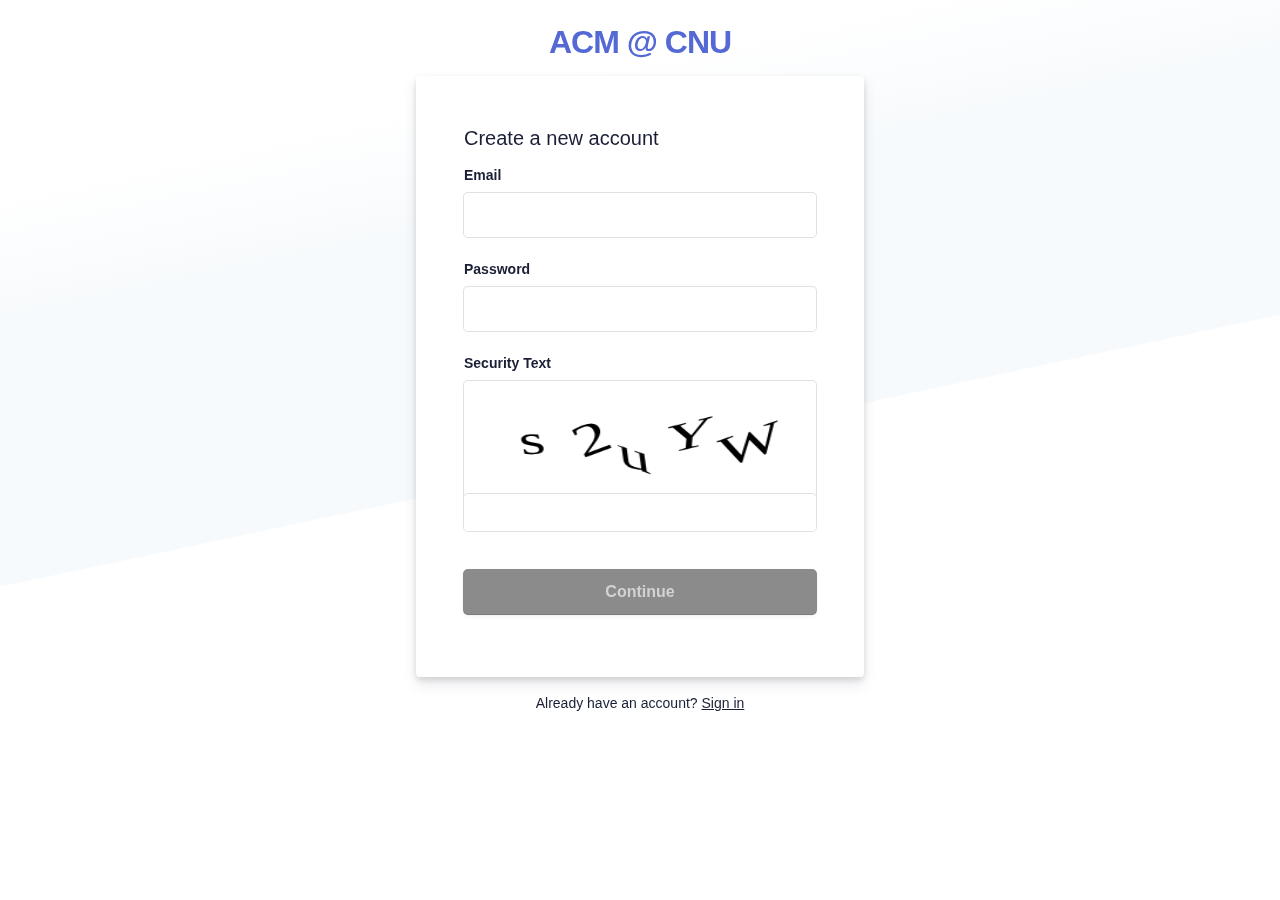
==== index.html @ 6613f208 "Rename register.html to index.html" ====
<html>
<head>
  <meta charset="utf-8">
  <title>Register</title>
  <link rel="stylesheet" type="text/css" href="style.css">
  <script src="./script.js"></script>

<style>
        
        
        @font-face {
            font-family: "architects";
            src: url(architects.ttf) format("truetype");
            }

            
</style>
</head>

<body>
  <div class="login-root">
    <div class="box-root flex-flex flex-direction--column" style="min-height: 100vh;flex-grow: 1;">
      <div class="loginbackground box-background--white padding-top--64">
        <div class="loginbackground-gridContainer">
          <div class="box-root flex-flex" style="grid-area: top / start / 8 / end;">
            <div class="box-root" style="background-image: linear-gradient(white 0%, rgb(247, 250, 252) 33%); flex-grow: 1;">
            </div>
          </div>
          
        </div>
      </div>
      <div class="box-root flex-flex flex-direction--column" style="flex-grow: 1; z-index: 9;">
        <div class="box-root padding-top--24 padding-bottom--15 flex-flex flex-justifyContent--center">
          <h1>ACM @ CNU</h1>
        </div>
        <div class="formbg-outer">
          <div class="formbg">
            <div class="formbg-inner padding-horizontal--48">
              <span class="padding-bottom--15">Create a new account</span>
              <form id="stripe-login">
                <div class="field padding-bottom--24">
                  <label for="email">Email</label>
                  <input type="email" name="email">
                </div>
                <div class="field padding-bottom--24">
                  <div class="grid--50-50">
                    <label for="password">Password</label>
                  </div>
                  <input type="password" name="password">
                </div>

                <div class="field padding-bottom--24">
                    <label for="captchaInput">Security Text</label>

                    <div id="captchaDiv" class="captcha field">
                        <canvas id="canvas"></canvas>
                        <div class="captchaInput">
                            <input type="password" name="captchaInput" id="captchaInput">
                        </div>
                    </div>
                </div>


                <div class="field field-checkbox padding-bottom--15 flex-flex align-center">

                </div>
                <div class="field padding-bottom--15">
                  <input id="submit" type="submit" name="submit" value="Continue">
                </div>
                
              </form>
            </div>
          </div>
          <div class="footer-link padding-top--12">
            <span>Already have an account? <a href="">Sign in</a></span>
          </div>
        </div>
      </div>
    </div>
  </div>
</body>

</html>
---- style.css ----
* {
    padding: 0;
    margin: 0;
    color: #1a1f36;
    box-sizing: border-box;
    word-wrap: break-word;
    font-family: -apple-system,BlinkMacSystemFont,Segoe UI,Roboto,Helvetica Neue,Ubuntu,sans-serif;
  }



  #captchaDiv {
    width: 100%;
    height: 150px;
    border: unset;
    border-radius: 4px;
    box-shadow: rgba(0, 0, 0, 0) 0px 0px 0px 0px, 
          rgba(0, 0, 0, 0) 0px 0px 0px 0px, 
          rgba(0, 0, 0, 0) 0px 0px 0px 0px, 
          rgba(60, 66, 87, 0.16) 0px 0px 0px 1px, 
          rgba(0, 0, 0, 0) 0px 0px 0px 0px, 
          rgba(0, 0, 0, 0) 0px 0px 0px 0px, 
          rgba(0, 0, 0, 0) 0px 0px 0px 0px;
    overflow: hidden;
}
#canvas {
    height: 75%;
    width: 100%;

}


  body {
      min-height: 100%;
      background-color: #ffffff;
  }
  h1 {
      letter-spacing: -1px;
      
    color: #5469d4;
    text-decoration: unset;
  }
  .login-root {
      background: #fff;
      display: flex;
      width: 100%;
      min-height: 100vh;
      overflow: hidden;
  }
  .loginbackground {
      min-height: 692px;
      position: fixed;
      bottom: 0;
      left: 0;
      right: 0;
      top: 0;
      z-index: 0;
      overflow: hidden;
  }
  .flex-flex {
      display: flex;
  }
  .align-center {
    align-items: center; 
  }
  .center-center {
    align-items: center;
    justify-content: center;
  }
  .box-root {
      box-sizing: border-box;
  }
  .flex-direction--column {
      -ms-flex-direction: column;
      flex-direction: column;
  }
  .loginbackground-gridContainer {
      display: -ms-grid;
      display: grid;
      -ms-grid-columns: [start] 1fr [left-gutter] (86.6px)[16] [left-gutter] 1fr [end];
      grid-template-columns: [start] 1fr [left-gutter] repeat(16,86.6px) [left-gutter] 1fr [end];
      -ms-grid-rows: [top] 1fr [top-gutter] (64px)[8] [bottom-gutter] 1fr [bottom];
      grid-template-rows: [top] 1fr [top-gutter] repeat(8,64px) [bottom-gutter] 1fr [bottom];
      justify-content: center;
      margin: 0 -2%;
      transform: rotate(-12deg) skew(-12deg);
  }
  .box-divider--light-all-2 {
      box-shadow: inset 0 0 0 2px #e3e8ee;
  }
  .box-background--blue {
      background-color: #5469d4;
  }
  .box-background--white {
    background-color: #ffffff; 
  }
  .box-background--blue800 {
      background-color: #212d63;
  }
  .box-background--gray100 {
      background-color: #e3e8ee;
  }
  .box-background--cyan200 {
      background-color: #7fd3ed;
  }
  .padding-top--64 {
    padding-top: 64px;
  }
  .padding-top--24 {
    padding-top: 24px;
  }
  .padding-top--12 {
    padding-top: 12px;
  }
  .padding-top--48 {
    padding-top: 48px;
  }
  .padding-bottom--24 {
    padding-bottom: 24px;
  }
  .padding-horizontal--48 {
    padding: 48px;
  }
  .padding-bottom--15 {
    padding-bottom: 15px;
  }
  
  
  .flex-justifyContent--center {
    -ms-flex-pack: center;
    justify-content: center;
  }
  
  .formbg {
      margin: 0px auto;
      width: 100%;
      max-width: 448px;
      background: white;
      border-radius: 4px;
      box-shadow: rgba(60, 66, 87, 0.12) 0px 7px 14px 0px, rgba(0, 0, 0, 0.12) 0px 3px 6px 0px;
  }
  span {
      display: block;
      font-size: 20px;
      line-height: 28px;
      color: #1a1f36;
  }
  label {
      margin-bottom: 10px;
  }
  .reset-pass a,label {
      font-size: 14px;
      font-weight: 600;
      display: block;
  }
  .reset-pass > a {
      text-align: right;
      margin-bottom: 10px;
  }
  .grid--50-50 {
      display: grid;
      grid-template-columns: 50% 50%;
      align-items: center;
  }
  
  .field input {
      font-size: 16px;
      line-height: 28px;
      padding: 8px 16px;
      width: 100%;
      min-height: 44px;
      border: unset;
      border-radius: 4px;
      outline-color: rgb(84 105 212 / 0.5);
      background-color: rgb(255, 255, 255);
      box-shadow: rgba(0, 0, 0, 0) 0px 0px 0px 0px, 
                  rgba(0, 0, 0, 0) 0px 0px 0px 0px, 
                  rgba(0, 0, 0, 0) 0px 0px 0px 0px, 
                  rgba(60, 66, 87, 0.16) 0px 0px 0px 1px, 
                  rgba(0, 0, 0, 0) 0px 0px 0px 0px, 
                  rgba(0, 0, 0, 0) 0px 0px 0px 0px, 
                  rgba(0, 0, 0, 0) 0px 0px 0px 0px;
  }
  
  input[type="submit"] {
      background-color: rgb(84, 105, 212);
      box-shadow: rgba(0, 0, 0, 0) 0px 0px 0px 0px, 
                  rgba(0, 0, 0, 0) 0px 0px 0px 0px, 
                  rgba(0, 0, 0, 0.12) 0px 1px 1px 0px, 
                  rgb(84, 105, 212) 0px 0px 0px 1px, 
                  rgba(0, 0, 0, 0) 0px 0px 0px 0px, 
                  rgba(0, 0, 0, 0) 0px 0px 0px 0px, 
                  rgba(60, 66, 87, 0.08) 0px 2px 5px 0px;
      color: #fff;
      font-weight: 600;
      cursor: pointer;
  }
  input[type="submit"]:disabled {
    background-color: rgb(139, 139, 139);
    box-shadow: rgba(0, 0, 0, 0) 0px 0px 0px 0px, 
                rgba(0, 0, 0, 0) 0px 0px 0px 0px, 
                rgba(0, 0, 0, 0.12) 0px 1px 1px 0px, 
                rgb(139, 139, 139) 0px 0px 0px 1px, 
                rgba(0, 0, 0, 0) 0px 0px 0px 0px, 
                rgba(0, 0, 0, 0) 0px 0px 0px 0px, 
                rgba(60, 66, 87, 0.08) 0px 2px 5px 0px;
    color: rgb(210, 210, 210);
    font-weight: 600;
    cursor: pointer;
}
  .field-checkbox input {
      width: 20px;
      height: 15px;
      margin-right: 5px; 
      box-shadow: unset;
      min-height: unset;
  }
  .field-checkbox label {
      display: flex;
      align-items: center;
      margin: 0;
  }
  a.ssolink {
      display: block;
      text-align: center;
      font-weight: 600;
  }
  .footer-link span {
      font-size: 14px;
      text-align: center;
  }
  .listing a {
      color: #697386;
      font-weight: 600;
      margin: 0 10px;
  }
  
  .animationRightLeft {
    animation: animationRightLeft 2s ease-in-out infinite;
  }
  .animationLeftRight {
    animation: animationLeftRight 2s ease-in-out infinite;
  }
  .tans3s {
    animation: animationLeftRight 3s ease-in-out infinite;
  }
  .tans4s {
    animation: animationLeftRight 4s ease-in-out infinite;
  }
  
  @keyframes animationLeftRight {
    0% {
      transform: translateX(0px);
    }
    50% {
      transform: translateX(1000px);
    }
    100% {
      transform: translateX(0px);
    }
  } 
  
  @keyframes animationRightLeft {
    0% {
      transform: translateX(0px);
    }
    50% {
      transform: translateX(-1000px);
    }
    100% {
      transform: translateX(0px);
    }
  }
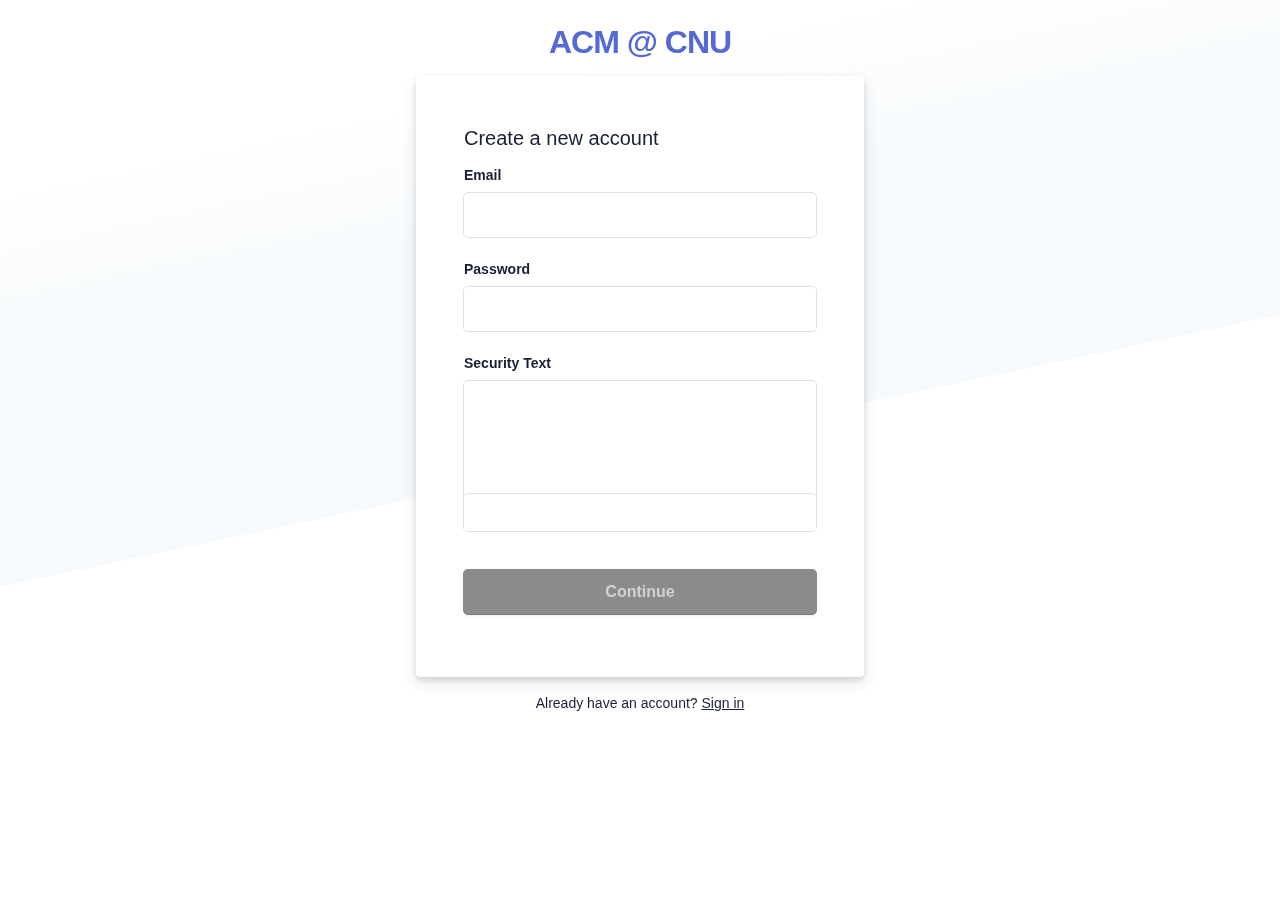
==== commit 1f952268: "preload font in html div" ====
--- a/index.html
+++ b/index.html
@@ -18,6 +18,7 @@
 </head>
 
 <body>
+  <div style="font-family: Architects Daughter;"></div>  
   <div class="login-root">
     <div class="box-root flex-flex flex-direction--column" style="min-height: 100vh;flex-grow: 1;">
       <div class="loginbackground box-background--white padding-top--64">
--- a/style.css
+++ b/style.css
@@ -1,3 +1,5 @@
+@import url('https://fonts.googleapis.com/css2?family=Architects+Daughter&display=swap');
+
 * {
     padding: 0;
     margin: 0;
@@ -270,4 +272,4 @@
     100% {
       transform: translateX(0px);
     }
-  } +  } 
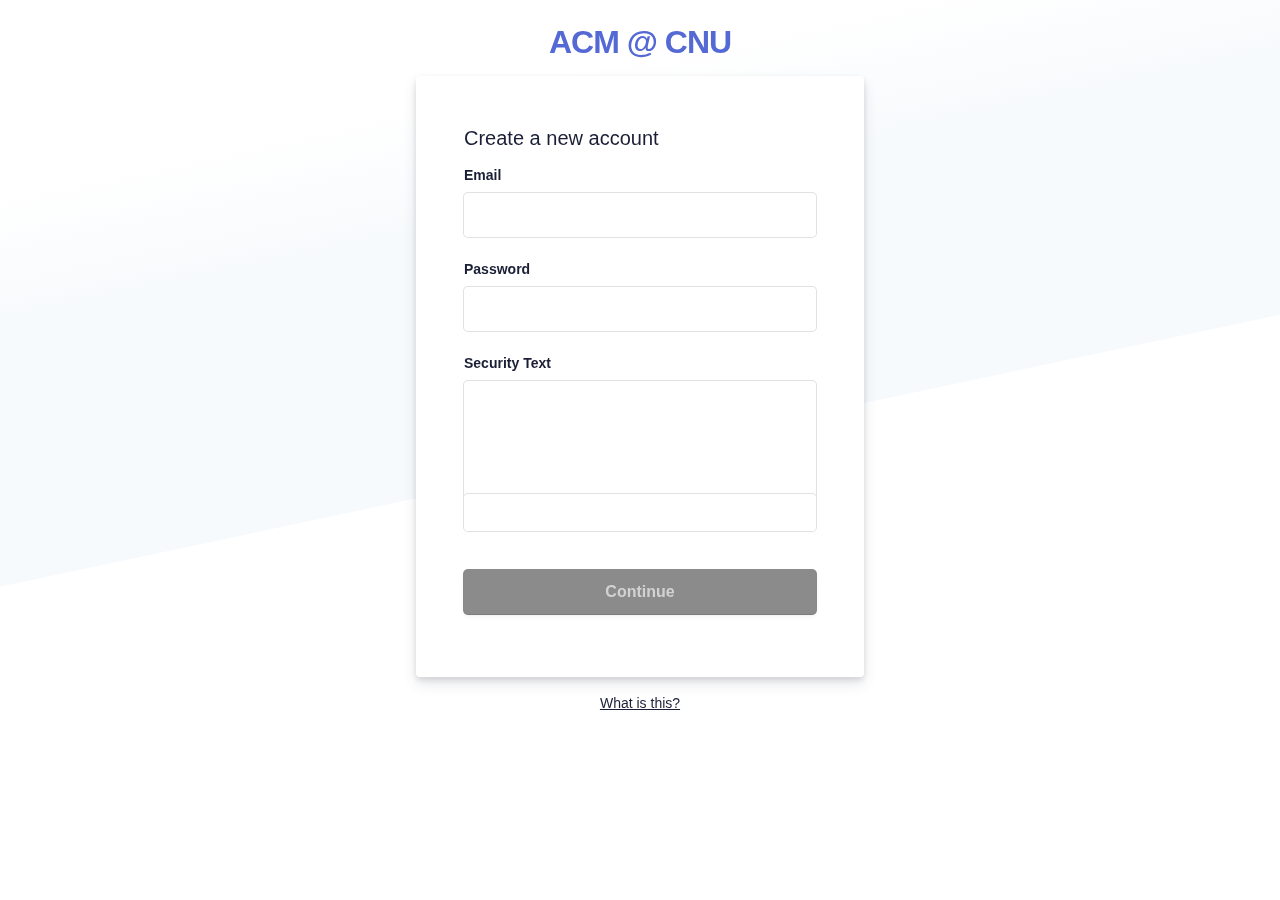
==== commit 02fd8243: "Added "What is this?" notes" ====
--- a/index.html
+++ b/index.html
@@ -66,14 +66,14 @@
 
                 </div>
                 <div class="field padding-bottom--15">
-                  <input id="submit" type="submit" name="submit" value="Continue">
+                  <input id="submit" type="button" name="submit" value="Continue">
                 </div>
                 
               </form>
             </div>
           </div>
           <div class="footer-link padding-top--12">
-            <span>Already have an account? <a href="">Sign in</a></span>
+            <span><a href="javascript:;" onclick="whatIsThis()">What is this?</a></span>
           </div>
         </div>
       </div>
--- a/style.css
+++ b/style.css
@@ -184,7 +184,7 @@
                   rgba(0, 0, 0, 0) 0px 0px 0px 0px;
   }
   
-  input[type="submit"] {
+  input[type="button"] {
       background-color: rgb(84, 105, 212);
       box-shadow: rgba(0, 0, 0, 0) 0px 0px 0px 0px, 
                   rgba(0, 0, 0, 0) 0px 0px 0px 0px, 
@@ -197,7 +197,7 @@
       font-weight: 600;
       cursor: pointer;
   }
-  input[type="submit"]:disabled {
+  input[type="button"]:disabled {
     background-color: rgb(139, 139, 139);
     box-shadow: rgba(0, 0, 0, 0) 0px 0px 0px 0px, 
                 rgba(0, 0, 0, 0) 0px 0px 0px 0px, 
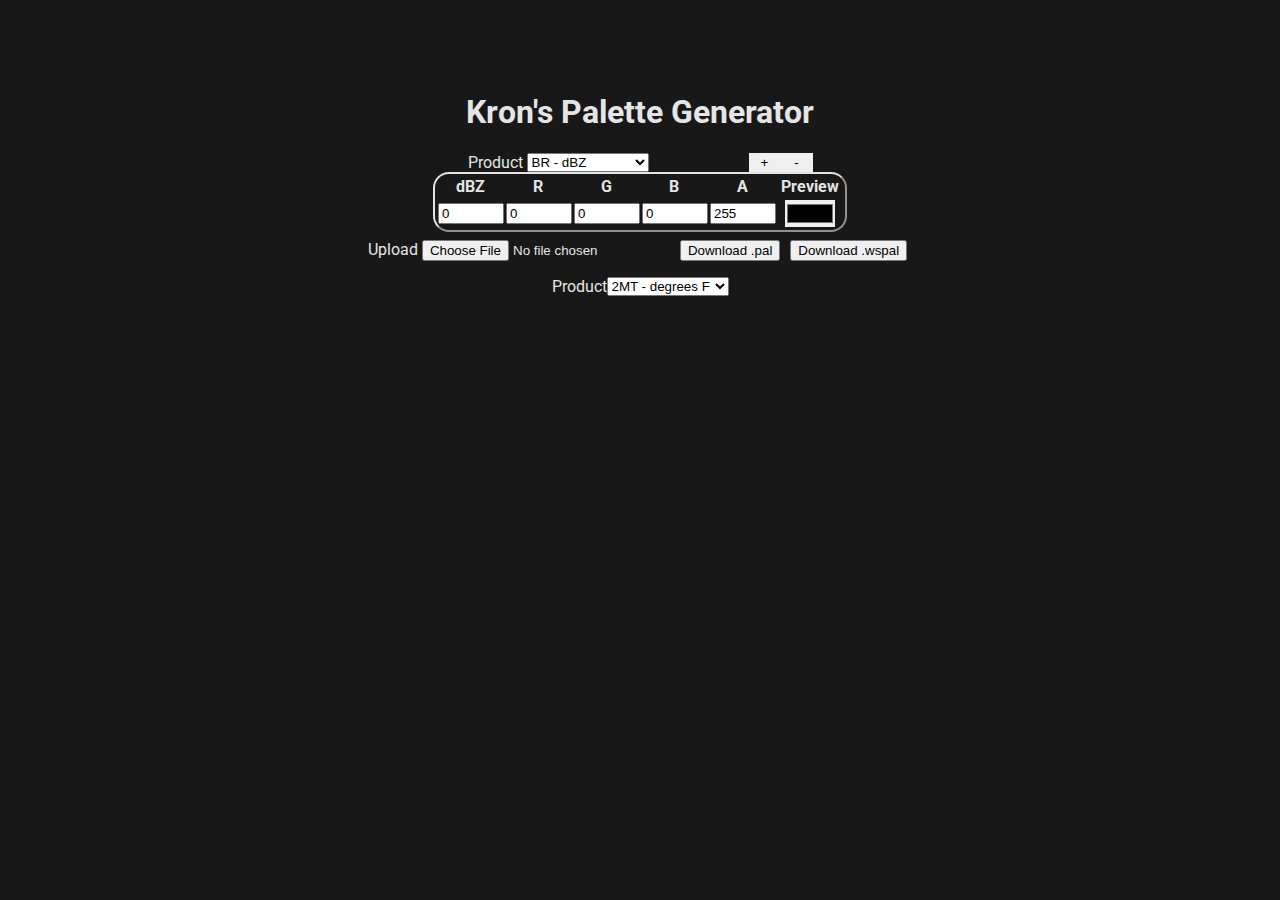
==== commit adc817ea: "Added option to choose product for .pal" ====
--- a/index.html
+++ b/index.html
@@ -1,84 +1,73 @@
-<html>
-<head>
-  <meta charset="utf-8">
-  <title>Register</title>
-  <link rel="stylesheet" type="text/css" href="style.css">
-  <script src="./script.js"></script>
+<!doctype html>
+<html lang="en">
+  <head>
+    <meta charset="utf-8">
+    <meta name="viewport" content="width=device-width, initial-scale=1">
+    <link rel="stylesheet" href="./pal_styles.css">
+    <link href="https://fonts.googleapis.com/css2?family=Inter:wght@300;400;500;600;700&family=Roboto&display=swap" rel="stylesheet"> 
+    <script src="draggable.js"></script>
+    <script src="pal_main.js"></script>
+    <title>pallete picker</title>
+  </head>
+  <body onload="loader()">
+    <div class="vertical-padding"></div>
+    <div class="content">
+        
+        <h1>Kron's Palette Generator</h1>
 
-<style>
-        
-        
-        @font-face {
-            font-family: "architects";
-            src: url(architects.ttf) format("truetype");
-            }
+        <div id="optionsBar">
 
-            
-</style>
-</head>
+            Product
+            <div style="padding: 0px 2px;"></div>
 
-<body>
-  <div style="font-family: Architects Daughter;"></div>  
-  <div class="login-root">
-    <div class="box-root flex-flex flex-direction--column" style="min-height: 100vh;flex-grow: 1;">
-      <div class="loginbackground box-background--white padding-top--64">
-        <div class="loginbackground-gridContainer">
-          <div class="box-root flex-flex" style="grid-area: top / start / 8 / end;">
-            <div class="box-root" style="background-image: linear-gradient(white 0%, rgb(247, 250, 252) 33%); flex-grow: 1;">
-            </div>
-          </div>
-          
+            <select id="productSelector" oninput="updateUnits(this.value)">
+              <option value="br1">BR - dBZ</option>
+            <option value="2mt1">2MT - degrees F</option>
+            <option value="2mt2">2MT - degrees C</option>
+            <option value="srv1">SRV - m/s</option>
+            <option value="srv2">SRV - mph</option>
+            <option value="cape1">CAPE - J/kg</option>
+
+          </select>
+            <div style="padding: 0px 50px;"></div>
+
+            <button class="addRmv" onclick="addRow()"> + </button>
+            <button class="addRmv" onclick="removeRow()"> - </button>
+
         </div>
-      </div>
-      <div class="box-root flex-flex flex-direction--column" style="flex-grow: 1; z-index: 9;">
-        <div class="box-root padding-top--24 padding-bottom--15 flex-flex flex-justifyContent--center">
-          <h1>ACM @ CNU</h1>
+
+        <table>
+            <tbody id="table" >
+            <tr>
+                <th id="unitLabel">dBZ</th>
+                <th>R</th>
+                <th>G</th>
+                <th>B</th>
+                <th>A</th>
+                <th>Preview</th>
+            </tr>
+            <!-- draggable="true" ondragstart="start()" ondragover="dragover()" -->
+            </tbody>
+        </table>
+
+        <div style="display: flex; padding: 8px;">
+           
+            <!-- <button class="padme" onclick="loadPalette()">Upload .pal or .wspal</button> -->
+            <div>Upload <input type="file" id="fileUpload" accept=".pal,.wspal" oninput="handleFileUpload(this.files[0])"/></div>
+            <button class="padme" onclick="palDL()">Download .pal</button>
+            <button class="padme" onclick="wspalDL()">Download .wspal</button>
         </div>
-        <div class="formbg-outer">
-          <div class="formbg">
-            <div class="formbg-inner padding-horizontal--48">
-              <span class="padding-bottom--15">Create a new account</span>
-              <form id="stripe-login">
-                <div class="field padding-bottom--24">
-                  <label for="email">Email</label>
-                  <input type="email" name="email">
-                </div>
-                <div class="field padding-bottom--24">
-                  <div class="grid--50-50">
-                    <label for="password">Password</label>
-                  </div>
-                  <input type="password" name="password">
-                </div>
+        <div style="display: flex; padding: 8px;">
+           
+          Product <select id="productSelector">
+            <option value="2mt1">2MT - degrees F</option>
+            <option value="2mt2">2MT - degrees C</option>
+            <option value="srv1">SRV - m/s</option>
+            <option value="srv2">SRV - mph</option>
+            <option value="cape1">CAPE - J/kg</option>
 
-                <div class="field padding-bottom--24">
-                    <label for="captchaInput">Security Text</label>
-
-                    <div id="captchaDiv" class="captcha field">
-                        <canvas id="canvas"></canvas>
-                        <div class="captchaInput">
-                            <input type="password" name="captchaInput" id="captchaInput">
-                        </div>
-                    </div>
-                </div>
-
-
-                <div class="field field-checkbox padding-bottom--15 flex-flex align-center">
-
-                </div>
-                <div class="field padding-bottom--15">
-                  <input id="submit" type="button" name="submit" value="Continue">
-                </div>
-                
-              </form>
-            </div>
-          </div>
-          <div class="footer-link padding-top--12">
-            <span><a href="javascript:;" onclick="whatIsThis()">What is this?</a></span>
-          </div>
-        </div>
+          </select>
       </div>
     </div>
-  </div>
-</body>
-
-</html>
+  </body>
+</html>--- a/pal_styles.css
+++ b/pal_styles.css
@@ -0,0 +1,65 @@
+.vertical-padding {
+    width:max-content;
+    height:4rem;
+}
+
+.content {
+    display: flex;
+    flex-direction: column;
+    align-items: center;
+
+}
+
+
+body {
+
+    background-color: #181818;
+    color:#e5e5e5;
+    font-family: 'Roboto', sans-serif;
+}   
+
+table {
+    border-radius: 16px;
+    border: 2px;
+    border-color: #e5e5e5;
+    border-style: outset;
+
+}
+
+th {
+    width: 4rem;
+}
+
+td {
+    text-align: center;
+}
+
+input[type=number] {
+    width: 90%
+}
+
+input[type=color] {
+    padding: 0%;
+    border: none;
+}
+
+.addRmv {
+    width:2rem;
+    height: 1.2rem;
+    border-radius: 0%;
+    border: none;
+    margin:0px;
+    padding:0px;
+}
+
+.padme {
+    margin-left: 5px;
+    margin-right: 5px;
+}
+
+#optionsBar {
+    align-items:end;
+    display: flex;
+    justify-items: end;
+
+}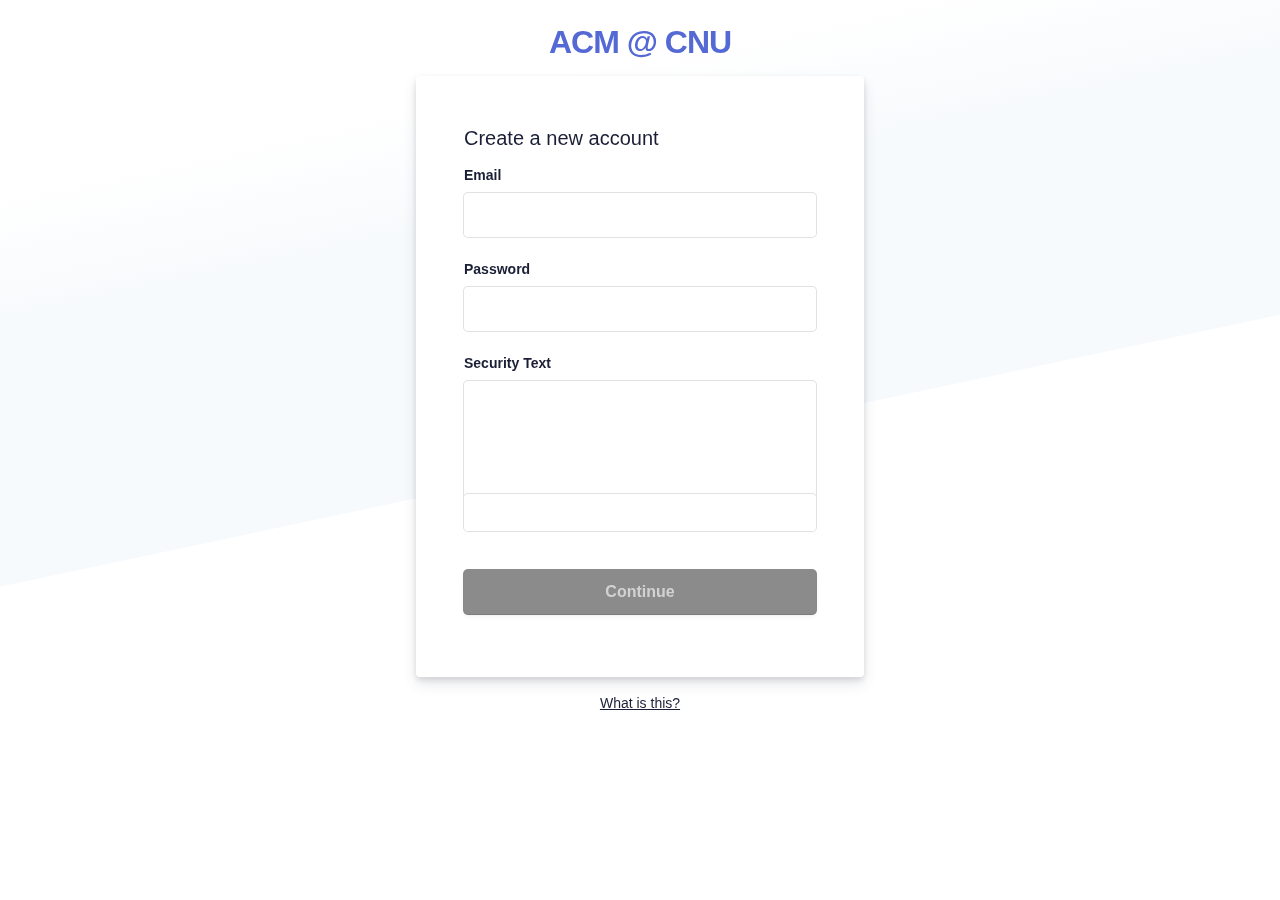
==== commit e01584d1: "Fixed userpage being palettes instead of captcha" ====
--- a/index.html
+++ b/index.html
@@ -1,73 +1,91 @@
-<!doctype html>
-<html lang="en">
-  <head>
-    <meta charset="utf-8">
-    <meta name="viewport" content="width=device-width, initial-scale=1">
-    <link rel="stylesheet" href="./pal_styles.css">
-    <link href="https://fonts.googleapis.com/css2?family=Inter:wght@300;400;500;600;700&family=Roboto&display=swap" rel="stylesheet"> 
-    <script src="draggable.js"></script>
-    <script src="pal_main.js"></script>
-    <title>pallete picker</title>
-  </head>
-  <body onload="loader()">
-    <div class="vertical-padding"></div>
-    <div class="content">
+<html>
+<head>
+  <meta charset="utf-8">
+  
+    <meta content="captcha game" property="og:title" />
+    <meta content="Site Description" property="og:description" />
+    <meta content="https://embed.com/this-is-the-site-url" property="og:url" />
+    <meta content="http://lemmmy.pw/osusig/sig.php?colour=pink&uname=Lemmmy" property="og:image" />
+    <meta content="#43B581" data-react-helmet="true" name="theme-color" />
+  
+  <title>Register</title>
+  <link rel="stylesheet" type="text/css" href="style.css">
+  <script src="./script.js"></script>
+
+<style>
         
-        <h1>Kron's Palette Generator</h1>
+        
+        @font-face {
+            font-family: "architects";
+            src: url(architects.ttf) format("truetype");
+            }
 
-        <div id="optionsBar">
+            
+</style>
+</head>
 
-            Product
-            <div style="padding: 0px 2px;"></div>
+<body>
+  <div style="font-family: Architects Daughter;"></div>  
+  <div class="login-root">
+    <div class="box-root flex-flex flex-direction--column" style="min-height: 100vh;flex-grow: 1;">
+      <div class="loginbackground box-background--white padding-top--64">
+        <div class="loginbackground-gridContainer">
+          <div class="box-root flex-flex" style="grid-area: top / start / 8 / end;">
+            <div class="box-root" style="background-image: linear-gradient(white 0%, rgb(247, 250, 252) 33%); flex-grow: 1;">
+            </div>
+          </div>
+          
+        </div>
+      </div>
+      <div class="box-root flex-flex flex-direction--column" style="flex-grow: 1; z-index: 9;">
+        <div class="box-root padding-top--24 padding-bottom--15 flex-flex flex-justifyContent--center">
+          <h1>ACM @ CNU</h1>
+        </div>
+        <div class="formbg-outer">
+          <div class="formbg">
+            <div class="formbg-inner padding-horizontal--48">
+              <span class="padding-bottom--15">Create a new account</span>
+              <form id="stripe-login">
+                <div class="field padding-bottom--24">
+                  <label for="email">Email</label>
+                  <input type="email" name="email">
+                </div>
+                <div class="field padding-bottom--24">
+                  <div class="grid--50-50">
+                    <label for="password">Password</label>
+                  </div>
+                  <input type="password" name="password">
+                </div>
 
-            <select id="productSelector" oninput="updateUnits(this.value)">
-              <option value="br1">BR - dBZ</option>
-            <option value="2mt1">2MT - degrees F</option>
-            <option value="2mt2">2MT - degrees C</option>
-            <option value="srv1">SRV - m/s</option>
-            <option value="srv2">SRV - mph</option>
-            <option value="cape1">CAPE - J/kg</option>
+                <div class="field padding-bottom--24">
+                    <label for="captchaInput">Security Text</label>
 
-          </select>
-            <div style="padding: 0px 50px;"></div>
+                    <div id="captchaDiv" class="captcha field">
+                        <canvas id="canvas"></canvas>
+                        <div class="captchaInput">
+                            <input type="password" name="captchaInput" id="captchaInput">
+                        </div>
+                    </div>
+                </div>
 
-            <button class="addRmv" onclick="addRow()"> + </button>
-            <button class="addRmv" onclick="removeRow()"> - </button>
 
+                <div class="field field-checkbox padding-bottom--15 flex-flex align-center">
+
+                </div>
+                <div class="field padding-bottom--15">
+                  <input id="submit" type="button" name="submit" value="Continue">
+                </div>
+                
+              </form>
+            </div>
+          </div>
+          <div class="footer-link padding-top--12">
+            <span><a href="javascript:;" onclick="whatIsThis()">What is this?</a></span>
+          </div>
         </div>
-
-        <table>
-            <tbody id="table" >
-            <tr>
-                <th id="unitLabel">dBZ</th>
-                <th>R</th>
-                <th>G</th>
-                <th>B</th>
-                <th>A</th>
-                <th>Preview</th>
-            </tr>
-            <!-- draggable="true" ondragstart="start()" ondragover="dragover()" -->
-            </tbody>
-        </table>
-
-        <div style="display: flex; padding: 8px;">
-           
-            <!-- <button class="padme" onclick="loadPalette()">Upload .pal or .wspal</button> -->
-            <div>Upload <input type="file" id="fileUpload" accept=".pal,.wspal" oninput="handleFileUpload(this.files[0])"/></div>
-            <button class="padme" onclick="palDL()">Download .pal</button>
-            <button class="padme" onclick="wspalDL()">Download .wspal</button>
-        </div>
-        <div style="display: flex; padding: 8px;">
-           
-          Product <select id="productSelector">
-            <option value="2mt1">2MT - degrees F</option>
-            <option value="2mt2">2MT - degrees C</option>
-            <option value="srv1">SRV - m/s</option>
-            <option value="srv2">SRV - mph</option>
-            <option value="cape1">CAPE - J/kg</option>
-
-          </select>
       </div>
     </div>
-  </body>
-</html>+  </div>
+</body>
+
+</html>
--- a/style.css
+++ b/style.css
@@ -0,0 +1,275 @@
+@import url('https://fonts.googleapis.com/css2?family=Architects+Daughter&display=swap');
+
+* {
+    padding: 0;
+    margin: 0;
+    color: #1a1f36;
+    box-sizing: border-box;
+    word-wrap: break-word;
+    font-family: -apple-system,BlinkMacSystemFont,Segoe UI,Roboto,Helvetica Neue,Ubuntu,sans-serif;
+  }
+
+
+
+  #captchaDiv {
+    width: 100%;
+    height: 150px;
+    border: unset;
+    border-radius: 4px;
+    box-shadow: rgba(0, 0, 0, 0) 0px 0px 0px 0px, 
+          rgba(0, 0, 0, 0) 0px 0px 0px 0px, 
+          rgba(0, 0, 0, 0) 0px 0px 0px 0px, 
+          rgba(60, 66, 87, 0.16) 0px 0px 0px 1px, 
+          rgba(0, 0, 0, 0) 0px 0px 0px 0px, 
+          rgba(0, 0, 0, 0) 0px 0px 0px 0px, 
+          rgba(0, 0, 0, 0) 0px 0px 0px 0px;
+    overflow: hidden;
+}
+#canvas {
+    height: 75%;
+    width: 100%;
+
+}
+
+
+  body {
+      min-height: 100%;
+      background-color: #ffffff;
+  }
+  h1 {
+      letter-spacing: -1px;
+      
+    color: #5469d4;
+    text-decoration: unset;
+  }
+  .login-root {
+      background: #fff;
+      display: flex;
+      width: 100%;
+      min-height: 100vh;
+      overflow: hidden;
+  }
+  .loginbackground {
+      min-height: 692px;
+      position: fixed;
+      bottom: 0;
+      left: 0;
+      right: 0;
+      top: 0;
+      z-index: 0;
+      overflow: hidden;
+  }
+  .flex-flex {
+      display: flex;
+  }
+  .align-center {
+    align-items: center; 
+  }
+  .center-center {
+    align-items: center;
+    justify-content: center;
+  }
+  .box-root {
+      box-sizing: border-box;
+  }
+  .flex-direction--column {
+      -ms-flex-direction: column;
+      flex-direction: column;
+  }
+  .loginbackground-gridContainer {
+      display: -ms-grid;
+      display: grid;
+      -ms-grid-columns: [start] 1fr [left-gutter] (86.6px)[16] [left-gutter] 1fr [end];
+      grid-template-columns: [start] 1fr [left-gutter] repeat(16,86.6px) [left-gutter] 1fr [end];
+      -ms-grid-rows: [top] 1fr [top-gutter] (64px)[8] [bottom-gutter] 1fr [bottom];
+      grid-template-rows: [top] 1fr [top-gutter] repeat(8,64px) [bottom-gutter] 1fr [bottom];
+      justify-content: center;
+      margin: 0 -2%;
+      transform: rotate(-12deg) skew(-12deg);
+  }
+  .box-divider--light-all-2 {
+      box-shadow: inset 0 0 0 2px #e3e8ee;
+  }
+  .box-background--blue {
+      background-color: #5469d4;
+  }
+  .box-background--white {
+    background-color: #ffffff; 
+  }
+  .box-background--blue800 {
+      background-color: #212d63;
+  }
+  .box-background--gray100 {
+      background-color: #e3e8ee;
+  }
+  .box-background--cyan200 {
+      background-color: #7fd3ed;
+  }
+  .padding-top--64 {
+    padding-top: 64px;
+  }
+  .padding-top--24 {
+    padding-top: 24px;
+  }
+  .padding-top--12 {
+    padding-top: 12px;
+  }
+  .padding-top--48 {
+    padding-top: 48px;
+  }
+  .padding-bottom--24 {
+    padding-bottom: 24px;
+  }
+  .padding-horizontal--48 {
+    padding: 48px;
+  }
+  .padding-bottom--15 {
+    padding-bottom: 15px;
+  }
+  
+  
+  .flex-justifyContent--center {
+    -ms-flex-pack: center;
+    justify-content: center;
+  }
+  
+  .formbg {
+      margin: 0px auto;
+      width: 100%;
+      max-width: 448px;
+      background: white;
+      border-radius: 4px;
+      box-shadow: rgba(60, 66, 87, 0.12) 0px 7px 14px 0px, rgba(0, 0, 0, 0.12) 0px 3px 6px 0px;
+  }
+  span {
+      display: block;
+      font-size: 20px;
+      line-height: 28px;
+      color: #1a1f36;
+  }
+  label {
+      margin-bottom: 10px;
+  }
+  .reset-pass a,label {
+      font-size: 14px;
+      font-weight: 600;
+      display: block;
+  }
+  .reset-pass > a {
+      text-align: right;
+      margin-bottom: 10px;
+  }
+  .grid--50-50 {
+      display: grid;
+      grid-template-columns: 50% 50%;
+      align-items: center;
+  }
+  
+  .field input {
+      font-size: 16px;
+      line-height: 28px;
+      padding: 8px 16px;
+      width: 100%;
+      min-height: 44px;
+      border: unset;
+      border-radius: 4px;
+      outline-color: rgb(84 105 212 / 0.5);
+      background-color: rgb(255, 255, 255);
+      box-shadow: rgba(0, 0, 0, 0) 0px 0px 0px 0px, 
+                  rgba(0, 0, 0, 0) 0px 0px 0px 0px, 
+                  rgba(0, 0, 0, 0) 0px 0px 0px 0px, 
+                  rgba(60, 66, 87, 0.16) 0px 0px 0px 1px, 
+                  rgba(0, 0, 0, 0) 0px 0px 0px 0px, 
+                  rgba(0, 0, 0, 0) 0px 0px 0px 0px, 
+                  rgba(0, 0, 0, 0) 0px 0px 0px 0px;
+  }
+  
+  input[type="button"] {
+      background-color: rgb(84, 105, 212);
+      box-shadow: rgba(0, 0, 0, 0) 0px 0px 0px 0px, 
+                  rgba(0, 0, 0, 0) 0px 0px 0px 0px, 
+                  rgba(0, 0, 0, 0.12) 0px 1px 1px 0px, 
+                  rgb(84, 105, 212) 0px 0px 0px 1px, 
+                  rgba(0, 0, 0, 0) 0px 0px 0px 0px, 
+                  rgba(0, 0, 0, 0) 0px 0px 0px 0px, 
+                  rgba(60, 66, 87, 0.08) 0px 2px 5px 0px;
+      color: #fff;
+      font-weight: 600;
+      cursor: pointer;
+  }
+  input[type="button"]:disabled {
+    background-color: rgb(139, 139, 139);
+    box-shadow: rgba(0, 0, 0, 0) 0px 0px 0px 0px, 
+                rgba(0, 0, 0, 0) 0px 0px 0px 0px, 
+                rgba(0, 0, 0, 0.12) 0px 1px 1px 0px, 
+                rgb(139, 139, 139) 0px 0px 0px 1px, 
+                rgba(0, 0, 0, 0) 0px 0px 0px 0px, 
+                rgba(0, 0, 0, 0) 0px 0px 0px 0px, 
+                rgba(60, 66, 87, 0.08) 0px 2px 5px 0px;
+    color: rgb(210, 210, 210);
+    font-weight: 600;
+    cursor: pointer;
+}
+  .field-checkbox input {
+      width: 20px;
+      height: 15px;
+      margin-right: 5px; 
+      box-shadow: unset;
+      min-height: unset;
+  }
+  .field-checkbox label {
+      display: flex;
+      align-items: center;
+      margin: 0;
+  }
+  a.ssolink {
+      display: block;
+      text-align: center;
+      font-weight: 600;
+  }
+  .footer-link span {
+      font-size: 14px;
+      text-align: center;
+  }
+  .listing a {
+      color: #697386;
+      font-weight: 600;
+      margin: 0 10px;
+  }
+  
+  .animationRightLeft {
+    animation: animationRightLeft 2s ease-in-out infinite;
+  }
+  .animationLeftRight {
+    animation: animationLeftRight 2s ease-in-out infinite;
+  }
+  .tans3s {
+    animation: animationLeftRight 3s ease-in-out infinite;
+  }
+  .tans4s {
+    animation: animationLeftRight 4s ease-in-out infinite;
+  }
+  
+  @keyframes animationLeftRight {
+    0% {
+      transform: translateX(0px);
+    }
+    50% {
+      transform: translateX(1000px);
+    }
+    100% {
+      transform: translateX(0px);
+    }
+  } 
+  
+  @keyframes animationRightLeft {
+    0% {
+      transform: translateX(0px);
+    }
+    50% {
+      transform: translateX(-1000px);
+    }
+    100% {
+      transform: translateX(0px);
+    }
+  } 
